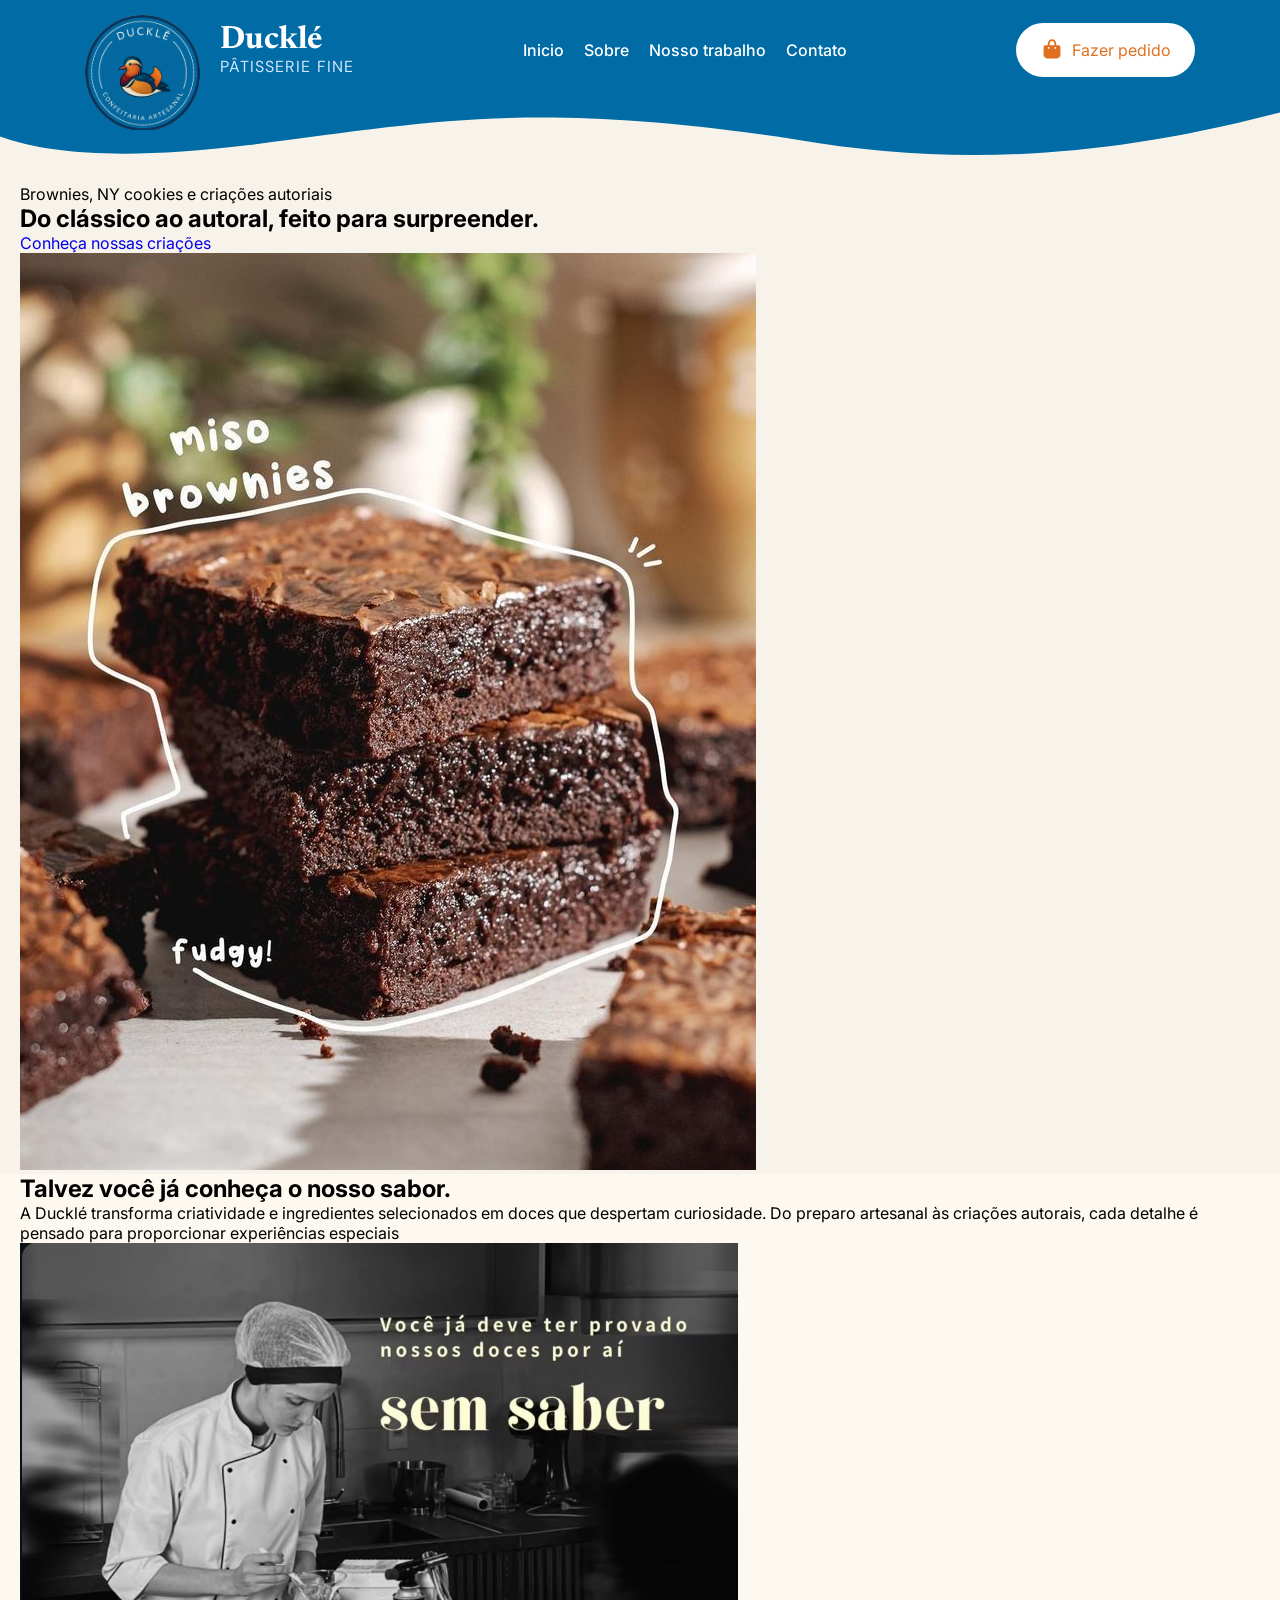
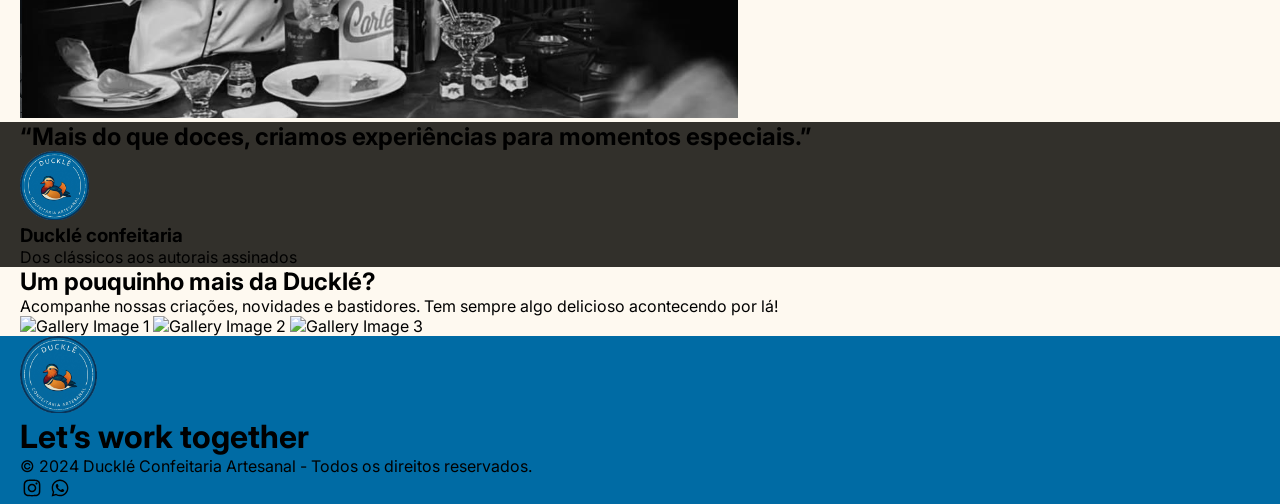
==== index.html @ 6a1be3d7 "initial commit" ====
<!doctype html>
<html lang="pt-br">
  <head>
    <meta charset="UTF-8" />
    <meta name="viewport" content="width=device-width, initial-scale=1.0" />
    <title>Duckle</title>
    <link rel="icon" type="image/png" href="Imagens/logo.png" />
    <link rel="stylesheet" href="style.css" />
    <link rel="stylesheet" href="https://cloudflare.com" />

    <!--fonts-->
    <link rel="preconnect" href="https://fonts.googleapis.com" />
    <link rel="preconnect" href="https://fonts.gstatic.com" crossorigin />
    <link
      href="https://fonts.googleapis.com/css2?family=Newsreader:ital,opsz,wght@0,6..72,200..800;1,6..72,200..800&display=swap"
      rel="stylesheet"
    />
    <link
      href="https://fonts.googleapis.com/css2?family=DM+Sans:ital,opsz,wght@0,9..40,100..1000;1,9..40,100..1000&family=Newsreader:ital,opsz,wght@0,6..72,200..800;1,6..72,200..800&display=swap"
      rel="stylesheet"
    />
    <link
      href="https://fonts.googleapis.com/css2?family=DM+Sans:ital,opsz,wght@0,9..40,100..1000;1,9..40,100..1000&family=Inter:ital,opsz,wght@0,14..32,100..900;1,14..32,100..900&family=Newsreader:ital,opsz,wght@0,6..72,200..800;1,6..72,200..800&display=swap"
      rel="stylesheet"
    />
  </head>
  <body>
<header>

    <div class="logo-title">
      <div class="logo">
        <img src="Imagens/logo.png" alt="Duckle Logo" />
      </div>

      <div class="title">
        <h1>Ducklé</h1>
        <p>PÂTISSERIE FINE</p>
      </div>
    </div>

    <nav class="navbar">
      <ul class="nav-links">
        <li><a href="#home">Inicio</a></li>
        <li><a href="#about">Sobre</a></li>
        <li><a href="#works">Nosso trabalho</a></li>
        <li><a href="#contact">Contato</a></li>
      </ul>
    </nav>

    <a href="link whatzapp" class="btn-pedido">
      <img src="Imagens/bag-shopping-solid-full.svg" alt="bag" /> Fazer pedido
    </a>
 
</header>

<div class="header-wave">
<svg
  viewBox="0 0 1440 120"
  fill="none"
  xmlns="http://www.w3.org/2000/svg"
  preserveAspectRatio="none"
>
  <path
    d="M0,0 L1440,0 L1440,19 C1230,88 1063,93 895,57 C600,2 492,31 280,65 C150,85 60,80 0,53 Z"
    fill="#006BA4"
  />
</svg>
</div>

    <main>
      <section class="hero" id="home">
        <div class="container">
          <div class="hero-content">
            <p>Brownies, NY cookies e criações autoriais</p>
            <h1>Do clássico ao autoral, feito para surpreender.</h1>
            <a href="#" class="btn">Conheça nossas criações</a>

            <div class="qualitys"></div>
          </div>

          <div class="hero-image">
            <img src="Imagens/Brownies.jpg" alt="Hero Image" />
          </div>
        </div>
      </section>

      <section class="about" id="about">
        <div class="container">
          <div class="about-content">
            <h2>Talvez você já conheça o nosso sabor.</h2>
            <p>
              A Ducklé transforma criatividade e ingredientes selecionados em doces que despertam
              curiosidade. Do preparo artesanal às criações autorais, cada detalhe é pensado para
              proporcionar experiências especiais
            </p>
          </div>

          <div class="about-image">
            <img src="Imagens/sobre.png" alt="About Image" />
          </div>
        </div>
      </section>

      <section class="phrase">
        <div class="container">
          <div class="phrase-content">
            <h2>“Mais do que doces, criamos experiências para momentos especiais.”</h2>
          </div>

          <div class="signature">
            <div class="signature-image">
              <img src="Imagens/logo.png" alt="Signature" />
            </div>

            <div class="signature-name">
              <h3>Ducklé confeitaria</h3>
              <p>Dos clássicos aos autorais assinados</p>
            </div>
          </div>
        </div>
      </section>

      <section class="gallery" id="works">
        <div class="container">
          <div class="gallery-content">
            <div class="gallery-title">
              <h2>Um pouquinho mais da Ducklé?</h2>
              <p>
                Acompanhe nossas criações, novidades e bastidores. Tem sempre algo delicioso
                acontecendo por lá!
              </p>
            </div>

            <div class="gallery-images">
              <img src="Imagens/gallery1.png" alt="Gallery Image 1" />
              <img src="Imagens/gallery2.png" alt="Gallery Image 2" />
              <img src="Imagens/gallery3.png" alt="Gallery Image 3" />
            </div>
          </div>
        </div>
      </section>
    </main>

    <footer id="contact">
      <div class="container">
        <div class="footer-logo">
          <img src="Imagens/logo.png" alt="Duckle Logo" />
        </div>

        <div class="footer-title">
          <h1>Let’s work together</h1>
          <p>© 2024 Ducklé Confeitaria Artesanal - Todos os direitos reservados.</p>
        </div>

        <div class="footer-links">
          <a href="http://">
            <img src="Imagens/instagram-brands-solid-full.svg" alt="Instagram" />
          </a>
          <a href="http://">
            <img src="Imagens/whatsapp-brands-solid-full.svg" alt="Whatzapp" />
          </a>
        </div>
      </div>
    </footer>
  </body>
</html>
---- style.css ----
* {
    margin: 0;
    padding: 0;
    box-sizing: border-box;
    text-decoration: none;
    list-style: none;
    
}

:root {
    --blue: #006BA4;
    --cream: #F8F3EA;
    --brown: #32302B;
    --orange: #E07020;
    --white: #FFFFFF;
}

body {
    background-color: #FEF9F0;
    font-family: "Inter", sans-serif;

}   

html, body {
  overflow-y: scroll;
  scrollbar-width: none; /* Firefox */
  -ms-overflow-style: none; /* Edge antigo */
}

html::-webkit-scrollbar,
body::-webkit-scrollbar {
  display: none; /* Chrome, Safari, Edge e Opera */
}

.container {
    width: 100%;
    max-width: 1400px;
    margin: 0 auto;
    padding: 0 20px;

}


/*Header*/

header {
    background-color: var(--blue);
    height: 100px;
    position: relative;
    z-index: 20; /* Mantém o header e seus filhos acima da onda */
    display: flex;
    justify-content: space-around;
    align-items: center;
    height: 100px;
    color: var(--white);
    margin: 0px;
}

header .container {


}

.header-wave {
    width: 100%;
    overflow: hidden;
    line-height: 0;
    background-color: var(--cream); /* Mesma cor do .hero para não dar emenda */
    margin-top: -1px; /* Evita linha sub-pixel entre o header e o SVG */
    position: relative;
    z-index: 10; /* Fica abaixo do header (onde está a logo) */
}

.header-wave svg {
    display: block;
    width: 100%; /* Removido o min-width: 1980px para a curva não sair do lugar */
    height: 85px;
}

.logo-title {
    display: flex;
    align-items: center;
    gap: 20px;
    position: relative;
}

/* Reserva o espaço horizontal da logo no flex para não sobrepor o texto "Ducklé" */
.logo {
    width: 115px; 
    height: 100px;
    position: relative;
}

.logo img {
    width: 115px; /* Tamanho proporcional ao círculo da referência */
    height: auto;
    position: absolute;
    top: 15px; /* Faz a logo descer e repousar sobre a barriga da onda */
    left: 0;
    z-index: 30; /* Garante que a logo fique na frente de tudo */
}

.title h1 {
    font-family: 'Newsreader', sans-serif;
}

.title p {
    font-family: 'DM Sans', sans-serif;
    letter-spacing: 1.1px;
    color: #D1E7FF;
}

.nav-links  {
    display: flex;
    flex-direction: row;
    gap: 20px;

}

.nav-links a {
    color: var(--white);
    font-size: 16px;
    font-weight: 500;
    transition: color 0.3s ease;
}

.nav-links a:hover {
    border-bottom: 2px solid var(--orange);
    transition: 0.3s ease;

}

.btn-pedido {
    display: flex;
    background-color: var(--white);
    color: var(--orange);
    padding: 12px 24px;
    border-radius: 30px;
    text-decoration: none;
    align-items: center;
    text-align: center;

}


.btn-pedido:hover {
    background-color: var(--orange);
    color: var(--white);
    transition: 0.3s ease;

}

.btn-pedido img {
    width: 24px;
    height: 30px;
    margin-right: 8px;

}

.btn-pedido:hover img {    
    transition: 0.4s ease;
    background-color: var(--orange);

}



/*Header*/

.hero {

    background-color: var(--cream);

}

.about {
    


}

.phrase {
    background-color: var(--brown);


}

.signature-image img {
    width: 69px;


}

.gallery {


}

footer {
    background-color: var(--blue);


}

.footer-logo img {
    width: 77px;
}

.footer-links img {
    width: 24px;

}
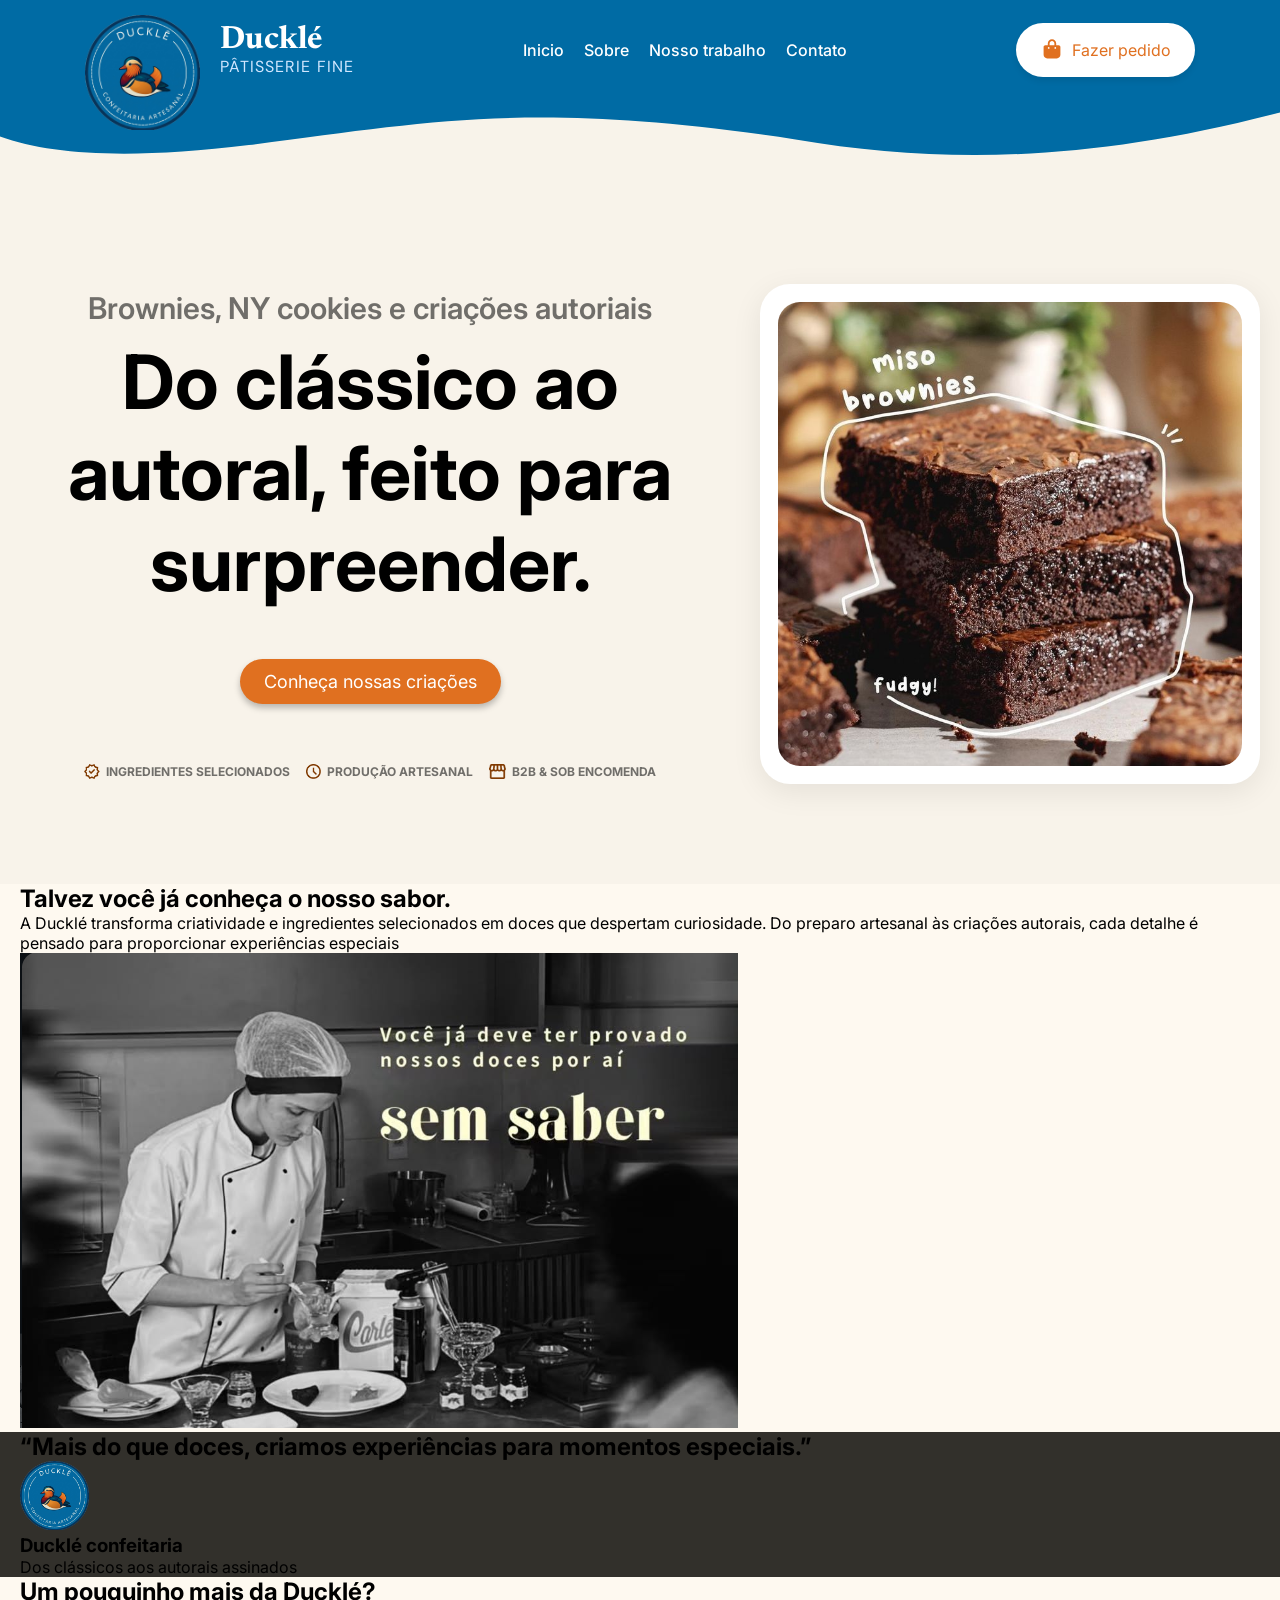
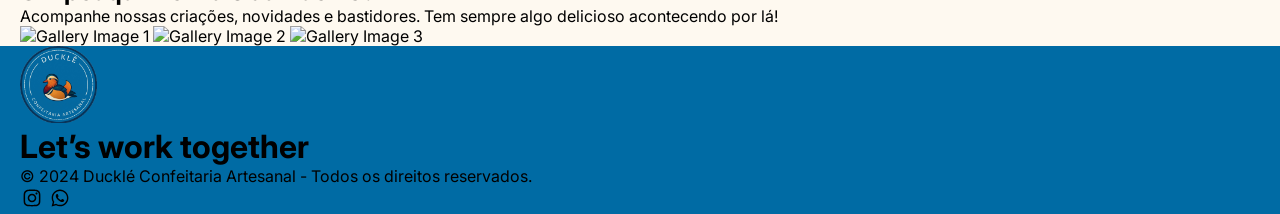
==== commit ccd91617: "hero-layout-pronto" ====
--- a/index.html
+++ b/index.html
@@ -25,47 +25,45 @@
     />
   </head>
   <body>
-<header>
+    <header>
+      <div class="logo-title">
+        <div class="logo">
+          <img src="Imagens/logo.png" alt="Duckle Logo" />
+        </div>
 
-    <div class="logo-title">
-      <div class="logo">
-        <img src="Imagens/logo.png" alt="Duckle Logo" />
+        <div class="title">
+          <h1>Ducklé</h1>
+          <p>PÂTISSERIE FINE</p>
+        </div>
       </div>
 
-      <div class="title">
-        <h1>Ducklé</h1>
-        <p>PÂTISSERIE FINE</p>
-      </div>
+      <nav class="navbar">
+        <ul class="nav-links">
+          <li><a href="#home">Inicio</a></li>
+          <li><a href="#about">Sobre</a></li>
+          <li><a href="#works">Nosso trabalho</a></li>
+          <li><a href="#contact">Contato</a></li>
+        </ul>
+      </nav>
+
+      <a href="link whatzapp" class="btn-pedido">
+        <img src="Imagens/bag-shopping-solid-full.svg" alt="bag" /> Fazer pedido
+      </a>
+    </header>
+
+    <div class="header-wave">
+      <svg
+        viewBox="0 0 1440 120"
+        fill="none"
+        xmlns="http://www.w3.org/2000/svg"
+        preserveAspectRatio="none"
+      >
+        <path
+          d="M0,0 L1440,0 L1440,19 C1230,88 1063,93 895,57 C600,2 492,31 280,65 C150,85 60,80 0,53 Z"
+          fill="#006BA4"
+        />
+      </svg>
     </div>
-
-    <nav class="navbar">
-      <ul class="nav-links">
-        <li><a href="#home">Inicio</a></li>
-        <li><a href="#about">Sobre</a></li>
-        <li><a href="#works">Nosso trabalho</a></li>
-        <li><a href="#contact">Contato</a></li>
-      </ul>
-    </nav>
-
-    <a href="link whatzapp" class="btn-pedido">
-      <img src="Imagens/bag-shopping-solid-full.svg" alt="bag" /> Fazer pedido
-    </a>
- 
-</header>
-
-<div class="header-wave">
-<svg
-  viewBox="0 0 1440 120"
-  fill="none"
-  xmlns="http://www.w3.org/2000/svg"
-  preserveAspectRatio="none"
->
-  <path
-    d="M0,0 L1440,0 L1440,19 C1230,88 1063,93 895,57 C600,2 492,31 280,65 C150,85 60,80 0,53 Z"
-    fill="#006BA4"
-  />
-</svg>
-</div>
 
     <main>
       <section class="hero" id="home">
@@ -73,9 +71,22 @@
           <div class="hero-content">
             <p>Brownies, NY cookies e criações autoriais</p>
             <h1>Do clássico ao autoral, feito para surpreender.</h1>
-            <a href="#" class="btn">Conheça nossas criações</a>
+            <a href="#" class="btn-hero">Conheça nossas criações</a>
 
-            <div class="qualitys"></div>
+            <div class="qualitys">
+              <div class="quality-items">
+                <img src="Imagens/verificado.png" alt="Quality 1" />
+                <p>INGREDIENTES SELECIONADOS</p>
+              </div>
+              <div class="quality-items">
+                <img src="Imagens/clock.png" alt="Quality 2" />
+                <p>PRODUÇÃO ARTESANAL</p>
+              </div>
+              <div class="quality-items">
+                <img src="Imagens/shop.png" alt="Quality 3" />
+                <p>B2B & SOB ENCOMENDA</p>
+              </div>
+            </div>
           </div>
 
           <div class="hero-image">
--- a/style.css
+++ b/style.css
@@ -139,6 +139,7 @@
     text-decoration: none;
     align-items: center;
     text-align: center;
+    box-shadow: 0px 4px 6px rgba(0, 0, 0, 0.08);
 
 }
 
@@ -154,24 +155,127 @@
     width: 24px;
     height: 30px;
     margin-right: 8px;
+    transition: filter 0.3s ease;
 
 }
 
 .btn-pedido:hover img {    
-    transition: 0.4s ease;
+    filter: brightness(0) invert(1);
+
+}
+
+
+
+/*Header*/
+
+
+/*Hero*/
+
+.hero {
+
+    background-color: var(--cream);
+
+}
+
+.hero .container {
+    display: flex;
+    justify-content: space-evenly;
+    gap: 20px;
+    align-items: center;
+    padding: 100px 0;
+
+}
+
+.hero-content {
+    display: flex;
+    flex-direction: column;
+    align-items: center;
+    width: 700px;
+    gap: 10px;
+
+}
+
+.hero-content p {
+    font-family: 'Inter', sans-serif;
+    font-size: 30px;
+    font-weight: 600;
+    color: rgba(0, 0, 0, 0.55);
+
+}
+
+.hero-content h1 {
+    font-weight: bold;
+    font-size: 75px;
+    text-align: center;
+    margin-bottom: 40px;
+
+}
+
+.btn-hero {
+    display: flex;
+    align-items: center;
+    margin-bottom: 50px;
     background-color: var(--orange);
-
-}
-
-
-
-/*Header*/
-
-.hero {
-
-    background-color: var(--cream);
-
-}
+    color: var(--white);
+    padding: 12px 24px;
+    border-radius: 30px;
+    text-decoration: none;
+    text-align: center;
+    box-shadow: 0px 4px 6px rgba(0, 0, 0, 0.25);
+    font-size: 18px;
+    transition: transform 0.05s ease;
+
+}
+
+.btn-hero:hover{
+    transform: scale(0.97);
+}
+
+.qualitys {
+    display: flex;
+    flex-direction: row;
+    gap: 16px;
+    justify-content: center;
+}
+
+.quality-items {
+    display: flex;
+    flex-direction: row;
+    gap: 6px;
+}
+
+.quality-items img {
+    width: 15,60px;
+    height: 15px;
+}
+
+.quality-items p  {
+    font-weight: bold;
+    font-size: 12px;
+    text-align: center;
+
+}
+
+
+
+.hero-image {
+    background-color: white;
+    padding: 18px;
+    border-radius: 30px;
+    box-shadow: 0 8px 30px rgba(0, 0, 0, 0.08);
+    aspect-ratio: 1 / 1;
+    width: 500px;
+}
+
+.hero-image img {
+    width: 100%;
+    height: 100%;
+    object-fit: cover;
+    border-radius: 22px;
+    display: block;
+}
+
+/*Hero*/
 
 .about {
     
